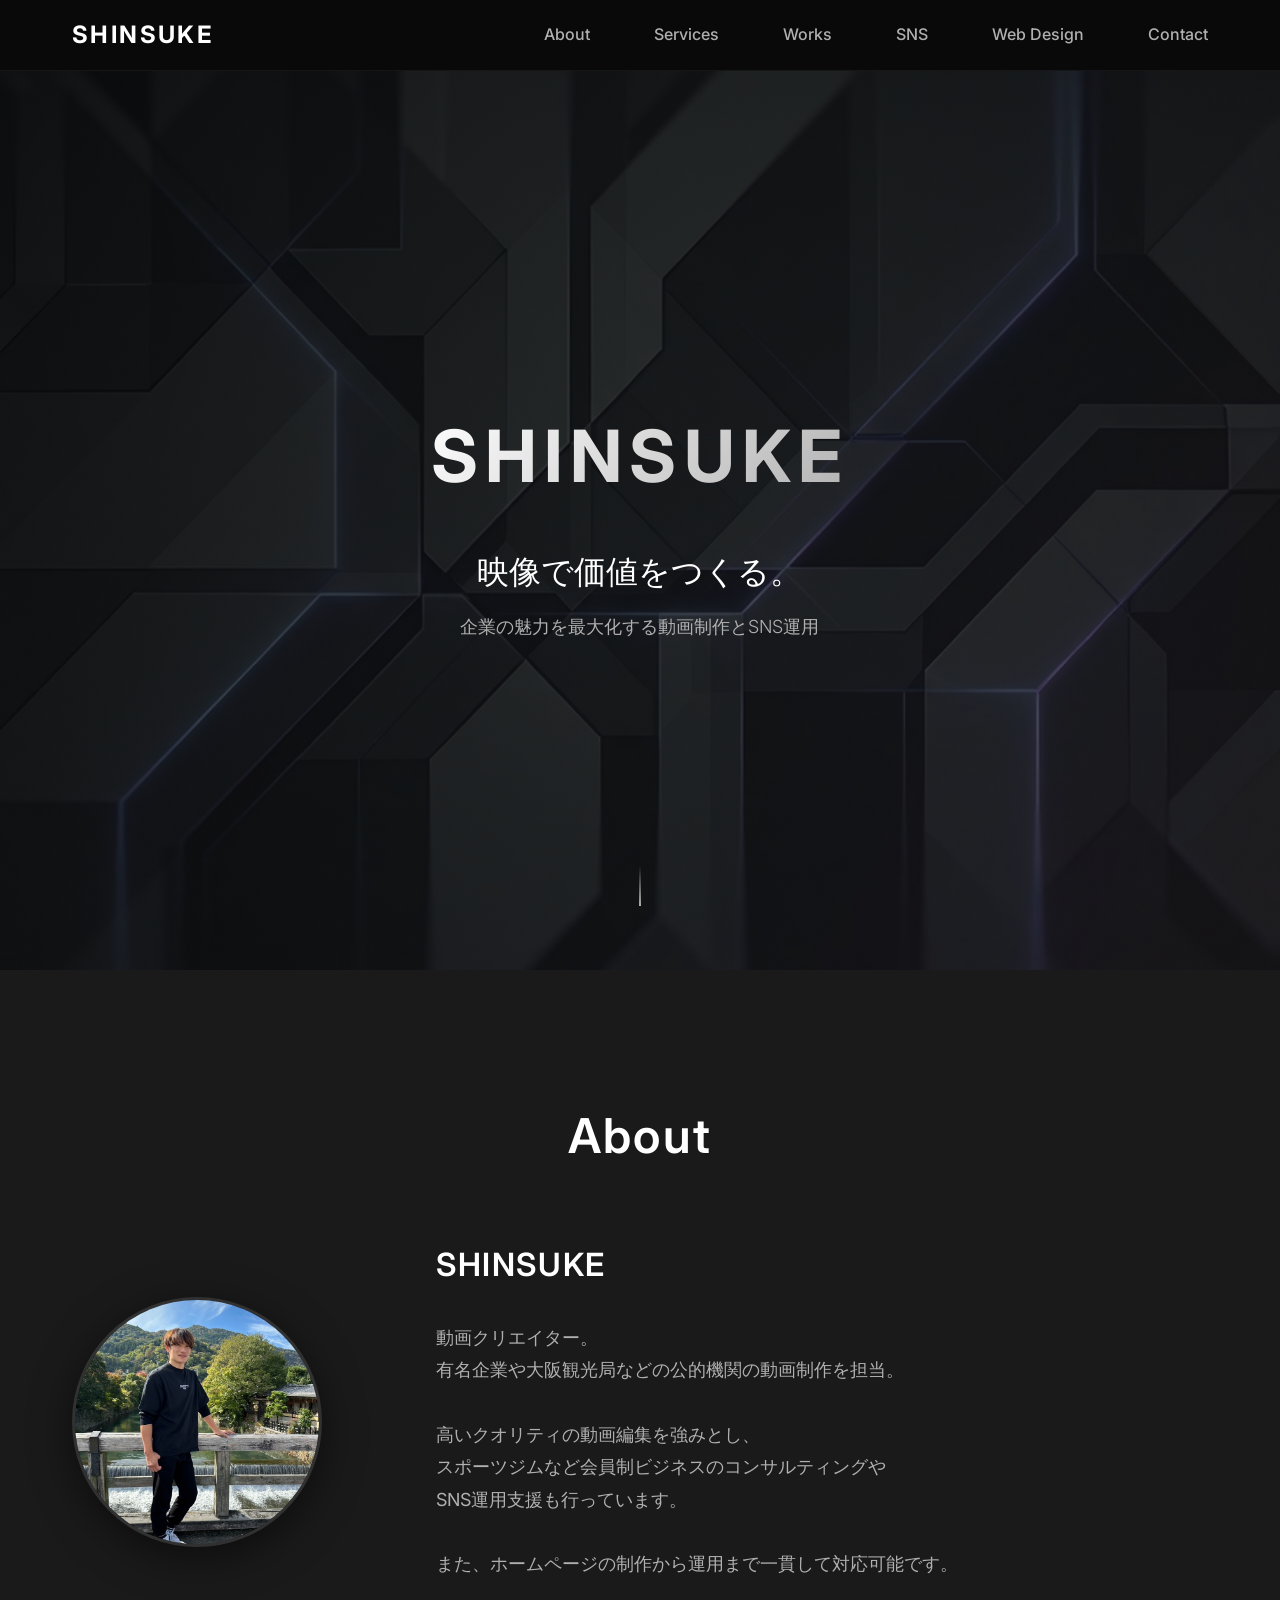
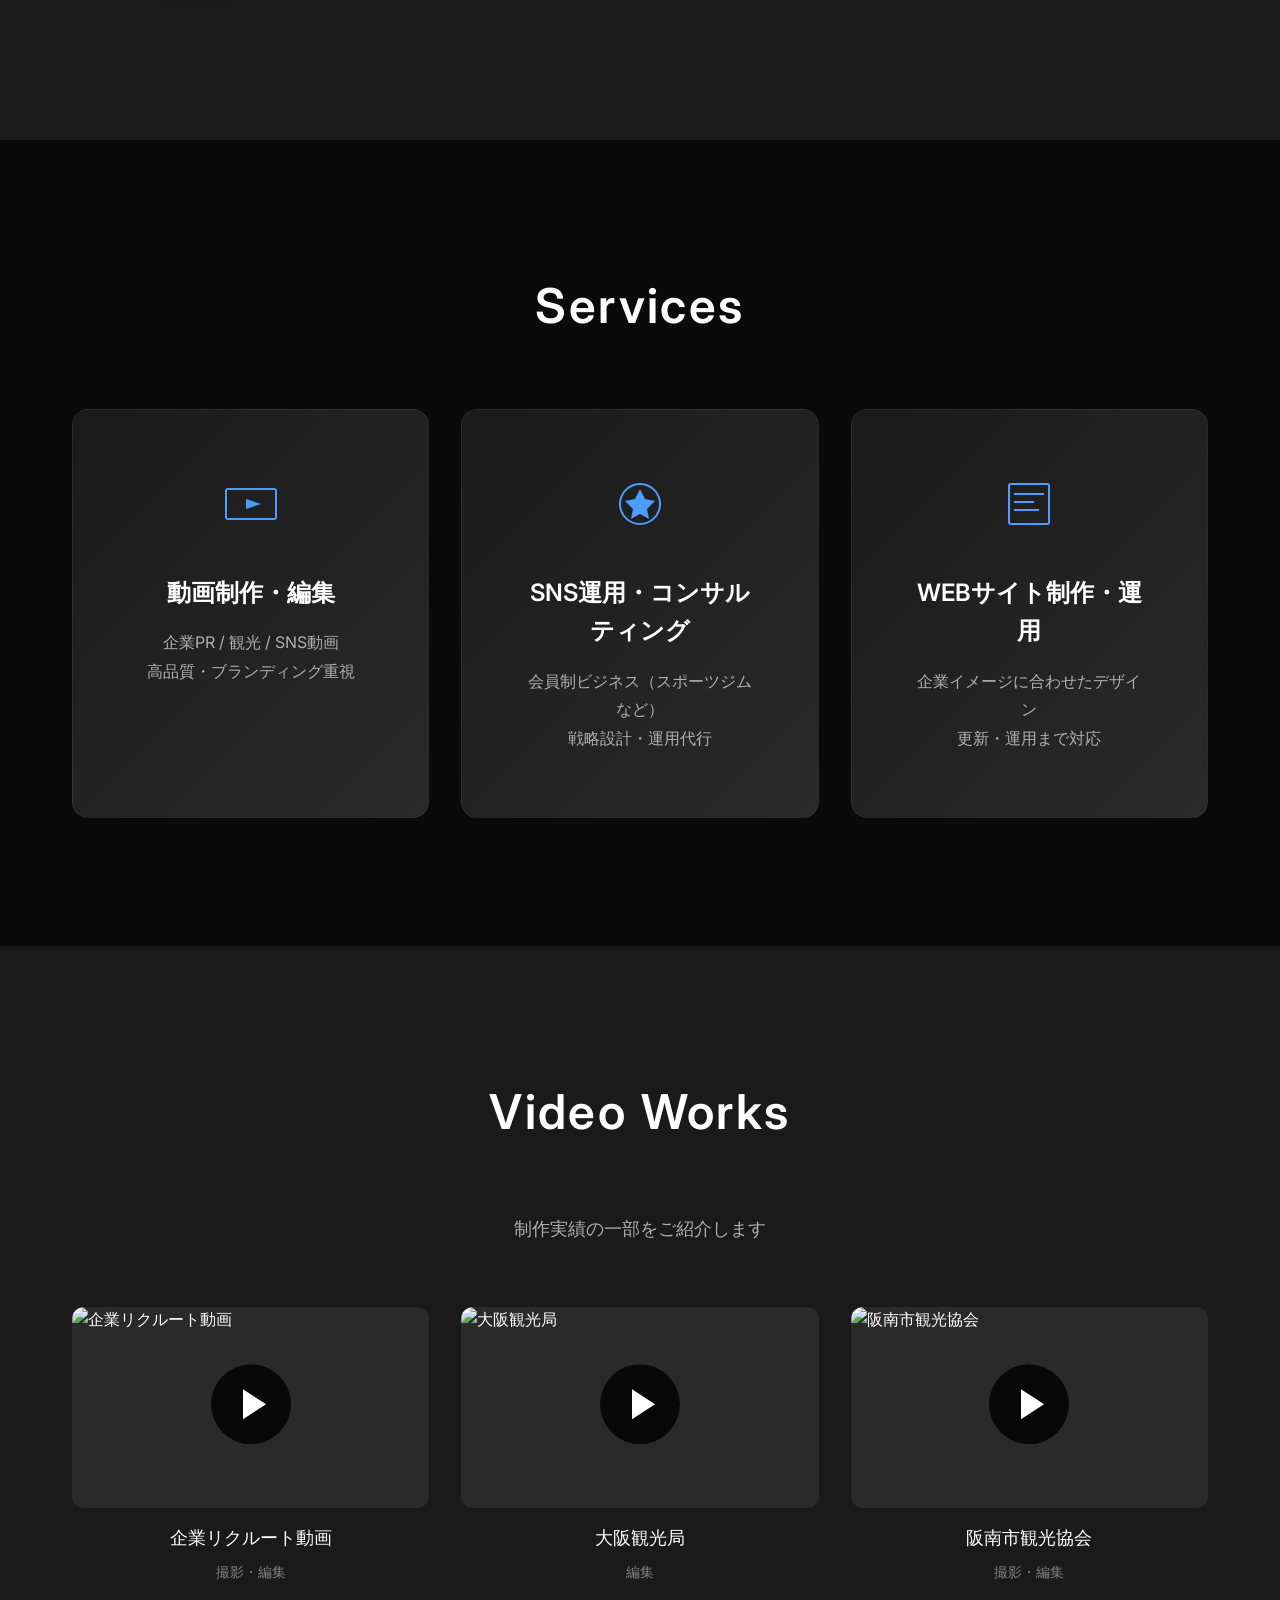
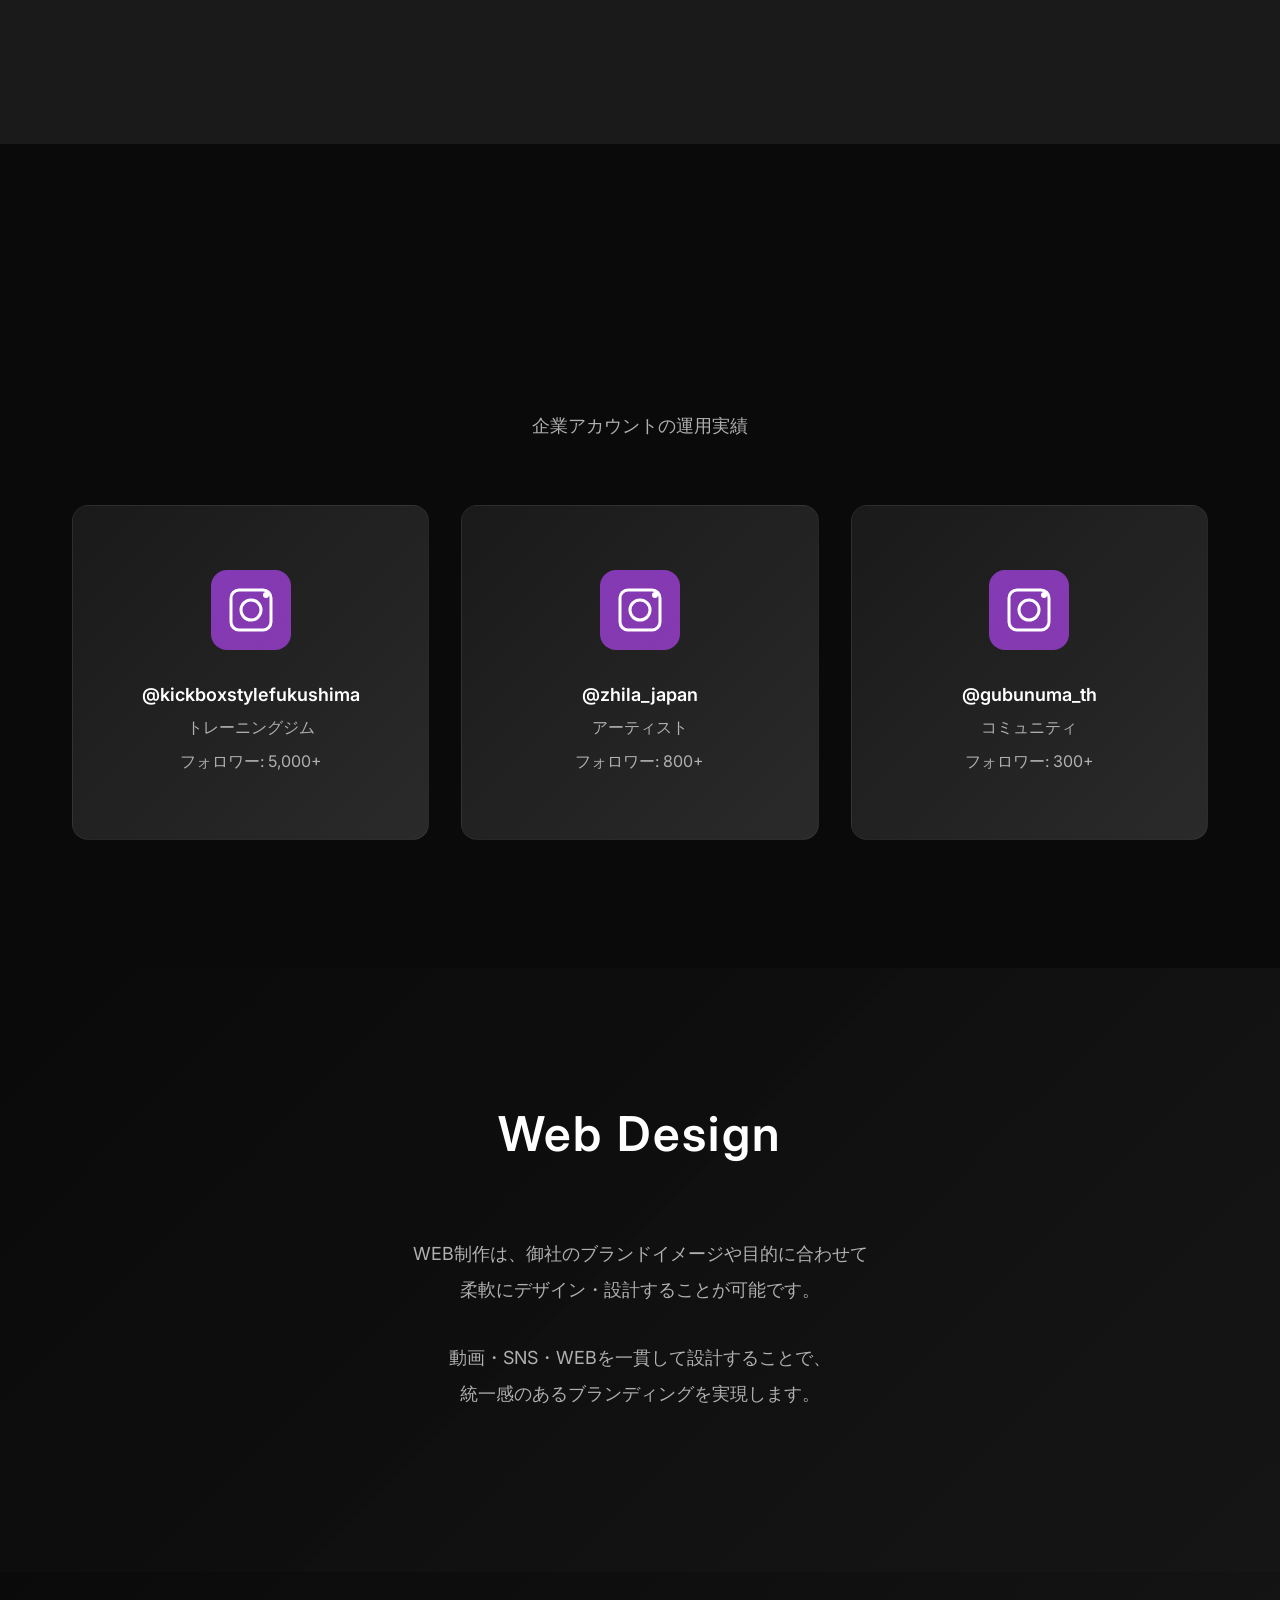
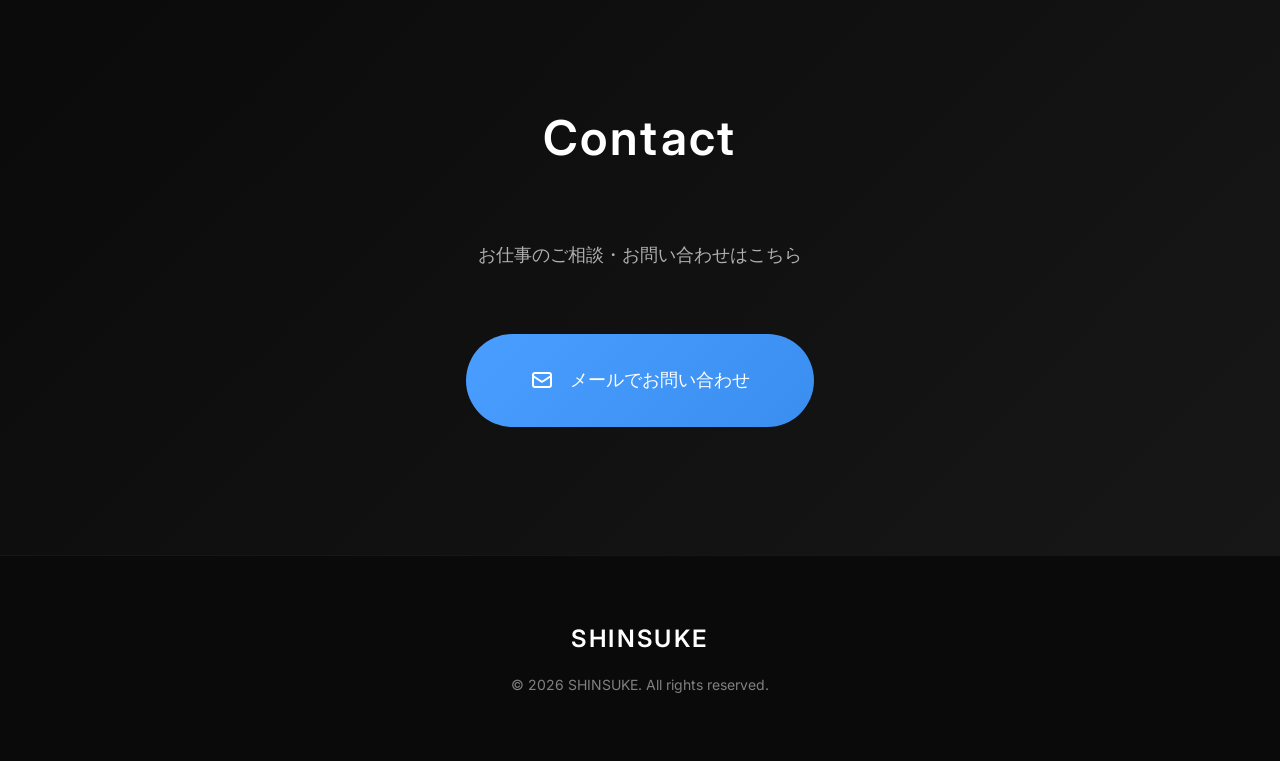
==== index.html @ d41b7cce "Initial commit: Complete SHINSUKE Portfolio website" ====
<!DOCTYPE html>
<html lang="ja">

<head>
    <meta charset="UTF-8">
    <meta name="viewport" content="width=device-width, initial-scale=1.0">
    <meta name="description" content="動画制作・SNS運用・WEB制作を行うSHINSUKEのポートフォリオサイト。企業PR動画、観光動画、SNS運用代行、ホームページ制作まで幅広く対応。">
    <title>SHINSUKE - 動画クリエイター / SNS運用 / WEB制作</title>
    <link rel="preconnect" href="https://fonts.googleapis.com">
    <link rel="preconnect" href="https://fonts.gstatic.com" crossorigin>
    <link href="https://fonts.googleapis.com/css2?family=Inter:wght@300;400;500;600;700&display=swap" rel="stylesheet">
    <link rel="stylesheet" href="style.css">
</head>

<body>
    <!-- ハンバーガーメニュー -->
    <nav class="navbar">
        <div class="nav-container">
            <a href="#hero" class="nav-logo">SHINSUKE</a>
            <button class="hamburger" id="hamburger" aria-label="メニュー">
                <span></span>
                <span></span>
                <span></span>
            </button>
            <ul class="nav-menu" id="navMenu">
                <li><a href="#about" class="nav-link">About</a></li>
                <li><a href="#services" class="nav-link">Services</a></li>
                <li><a href="#works" class="nav-link">Works</a></li>
                <li><a href="#sns" class="nav-link">SNS</a></li>
                <li><a href="#web-design" class="nav-link">Web Design</a></li>
                <li><a href="#contact" class="nav-link">Contact</a></li>
            </ul>
        </div>
    </nav>
    <!-- Hero Section -->
    <section id="hero" class="hero">
        <div class="hero-overlay"></div>
        <div class="hero-content">
            <h1 class="hero-title fade-in">SHINSUKE</h1>
            <p class="hero-subtitle fade-in">映像で価値をつくる。</p>
            <p class="hero-description fade-in">企業の魅力を最大化する動画制作とSNS運用</p>
        </div>
        <div class="scroll-indicator">
            <span></span>
        </div>
    </section>

    <!-- About Section -->
    <section id="about" class="about section">
        <div class="container">
            <h2 class="section-title">About</h2>
            <div class="about-content">
                <div class="about-image">
                    <img src="profile.jpg" alt="SHINSUKE プロフィール写真" class="profile-photo">
                </div>
                <div class="about-text">
                    <h3 class="about-name">SHINSUKE</h3>
                    <p class="about-description">
                        動画クリエイター。<br>
                        有名企業や大阪観光局などの公的機関の動画制作を担当。
                    </p>
                    <p class="about-description">
                        高いクオリティの動画編集を強みとし、<br>
                        スポーツジムなど会員制ビジネスのコンサルティングや<br>
                        SNS運用支援も行っています。
                    </p>
                    <p class="about-description">
                        また、ホームページの制作から運用まで一貫して対応可能です。
                    </p>
                </div>
            </div>
        </div>
    </section>

    <!-- Services Section -->
    <section id="services" class="services section">
        <div class="container">
            <h2 class="section-title">Services</h2>
            <div class="services-grid">
                <div class="service-card">
                    <div class="service-icon">
                        <svg width="60" height="60" viewBox="0 0 60 60" fill="none" xmlns="http://www.w3.org/2000/svg">
                            <rect x="5" y="15" width="50" height="30" rx="2" stroke="currentColor" stroke-width="2" />
                            <path d="M25 25 L40 30 L25 35 Z" fill="currentColor" />
                        </svg>
                    </div>
                    <h3 class="service-title">動画制作・編集</h3>
                    <p class="service-description">
                        企業PR / 観光 / SNS動画<br>
                        高品質・ブランディング重視
                    </p>
                </div>
                <div class="service-card">
                    <div class="service-icon">
                        <svg width="60" height="60" viewBox="0 0 60 60" fill="none" xmlns="http://www.w3.org/2000/svg">
                            <circle cx="30" cy="30" r="20" stroke="currentColor" stroke-width="2" />
                            <path d="M30 15 L35 25 L45 27 L37 35 L39 45 L30 40 L21 45 L23 35 L15 27 L25 25 Z"
                                fill="currentColor" />
                        </svg>
                    </div>
                    <h3 class="service-title">SNS運用・コンサルティング</h3>
                    <p class="service-description">
                        会員制ビジネス（スポーツジムなど）<br>
                        戦略設計・運用代行
                    </p>
                </div>
                <div class="service-card">
                    <div class="service-icon">
                        <svg width="60" height="60" viewBox="0 0 60 60" fill="none" xmlns="http://www.w3.org/2000/svg">
                            <rect x="10" y="10" width="40" height="40" rx="2" stroke="currentColor" stroke-width="2" />
                            <line x1="15" y1="20" x2="45" y2="20" stroke="currentColor" stroke-width="2" />
                            <line x1="15" y1="28" x2="35" y2="28" stroke="currentColor" stroke-width="2" />
                            <line x1="15" y1="36" x2="40" y2="36" stroke="currentColor" stroke-width="2" />
                        </svg>
                    </div>
                    <h3 class="service-title">WEBサイト制作・運用</h3>
                    <p class="service-description">
                        企業イメージに合わせたデザイン<br>
                        更新・運用まで対応
                    </p>
                </div>
            </div>
        </div>
    </section>

    <!-- Works Section -->
    <section id="works" class="works section">
        <div class="container">
            <h2 class="section-title">Video Works</h2>
            <p class="works-intro">制作実績の一部をご紹介します</p>
            <div class="works-grid">
                <!-- 動画1: 企業リクルート動画 -->
                <div class="work-item">
                    <a href="https://youtu.be/eY8YW7xKYhA?si=_p9XFn-WtLWAC-OJ" target="_blank" rel="noopener noreferrer"
                        class="video-link">
                        <div class="video-thumbnail">
                            <img src="https://img.youtube.com/vi/eY8YW7xKYhA/maxresdefault.jpg" alt="企業リクルート動画">
                            <div class="play-button">
                                <svg width="80" height="80" viewBox="0 0 80 80" fill="none"
                                    xmlns="http://www.w3.org/2000/svg">
                                    <circle cx="40" cy="40" r="40" fill="rgba(0, 0, 0, 0.8)" />
                                    <path d="M32 25L55 40L32 55V25Z" fill="white" />
                                </svg>
                            </div>
                        </div>
                    </a>
                    <p class="work-caption">企業リクルート動画</p>
                    <p class="work-role">撮影・編集</p>
                </div>
                <!-- 動画2: 大阪観光局 -->
                <div class="work-item">
                    <a href="https://youtu.be/sGYLvrhb46Y?si=UPn7YnHS9OMEoihG" target="_blank" rel="noopener noreferrer"
                        class="video-link">
                        <div class="video-thumbnail">
                            <img src="https://img.youtube.com/vi/sGYLvrhb46Y/maxresdefault.jpg" alt="大阪観光局">
                            <div class="play-button">
                                <svg width="80" height="80" viewBox="0 0 80 80" fill="none"
                                    xmlns="http://www.w3.org/2000/svg">
                                    <circle cx="40" cy="40" r="40" fill="rgba(0, 0, 0, 0.8)" />
                                    <path d="M32 25L55 40L32 55V25Z" fill="white" />
                                </svg>
                            </div>
                        </div>
                    </a>
                    <p class="work-caption">大阪観光局</p>
                    <p class="work-role">編集</p>
                </div>
                <!-- 動画3: 阪南市観光協会 -->
                <div class="work-item">
                    <a href="https://youtu.be/guBD0WkrxZQ?si=x8b_yUY_8nKHCEKk" target="_blank" rel="noopener noreferrer"
                        class="video-link">
                        <div class="video-thumbnail">
                            <img src="https://img.youtube.com/vi/guBD0WkrxZQ/maxresdefault.jpg" alt="阪南市観光協会">
                            <div class="play-button">
                                <svg width="80" height="80" viewBox="0 0 80 80" fill="none"
                                    xmlns="http://www.w3.org/2000/svg">
                                    <circle cx="40" cy="40" r="40" fill="rgba(0, 0, 0, 0.8)" />
                                    <path d="M32 25L55 40L32 55V25Z" fill="white" />
                                </svg>
                            </div>
                        </div>
                    </a>
                    <p class="work-caption">阪南市観光協会</p>
                    <p class="work-role">撮影・編集</p>
                </div>
            </div>
        </div>
    </section>

    <!-- SNS Management Section -->
    <section id="sns" class="sns section">
        <div class="container">
            <h2 class="section-title">SNS Management</h2>
            <p class="sns-intro">企業アカウントの運用実績</p>
            <div class="sns-grid">
                <!-- SNSアカウント1 -->
                <div class="sns-card" data-instagram="kickboxstylefukushima">
                    <div class="sns-icon">
                        <svg width="80" height="80" viewBox="0 0 80 80" fill="none" xmlns="http://www.w3.org/2000/svg">
                            <rect width="80" height="80" rx="16" fill="url(#gradient2)" />
                            <rect x="20" y="20" width="40" height="40" rx="8" stroke="white" stroke-width="3" />
                            <circle cx="40" cy="40" r="10" stroke="white" stroke-width="3" />
                            <circle cx="55" cy="25" r="3" fill="white" />
                            <defs>
                                <linearGradient id="gradient2" x1="0" y1="0" x2="80" y2="80">
                                    <stop offset="0%" stop-color="#833AB4" />
                                    <stop offset="50%" stop-color="#FD1D1D" />
                                    <stop offset="100%" stop-color="#FCB045" />
                                </linearGradient>
                            </defs>
                        </svg>
                    </div>
                    <h3 class="sns-account">@kickboxstylefukushima</h3>
                    <p class="sns-category">トレーニングジム</p>
                    <p class="sns-followers">フォロワー: 5,000+</p>
                </div>
                <!-- SNSアカウント2 -->
                <div class="sns-card" data-instagram="zhila_japan">
                    <div class="sns-icon">
                        <svg width="80" height="80" viewBox="0 0 80 80" fill="none" xmlns="http://www.w3.org/2000/svg">
                            <rect width="80" height="80" rx="16" fill="url(#gradient3)" />
                            <rect x="20" y="20" width="40" height="40" rx="8" stroke="white" stroke-width="3" />
                            <circle cx="40" cy="40" r="10" stroke="white" stroke-width="3" />
                            <circle cx="55" cy="25" r="3" fill="white" />
                            <defs>
                                <linearGradient id="gradient3" x1="0" y1="0" x2="80" y2="80">
                                    <stop offset="0%" stop-color="#833AB4" />
                                    <stop offset="50%" stop-color="#FD1D1D" />
                                    <stop offset="100%" stop-color="#FCB045" />
                                </linearGradient>
                            </defs>
                        </svg>
                    </div>
                    <h3 class="sns-account">@zhila_japan</h3>
                    <p class="sns-category">アーティスト</p>
                    <p class="sns-followers">フォロワー: 800+</p>
                </div>
                <!-- SNSアカウント3 -->
                <div class="sns-card" data-instagram="gubunuma_th">
                    <div class="sns-icon">
                        <svg width="80" height="80" viewBox="0 0 80 80" fill="none" xmlns="http://www.w3.org/2000/svg">
                            <rect width="80" height="80" rx="16" fill="url(#gradient4)" />
                            <rect x="20" y="20" width="40" height="40" rx="8" stroke="white" stroke-width="3" />
                            <circle cx="40" cy="40" r="10" stroke="white" stroke-width="3" />
                            <circle cx="55" cy="25" r="3" fill="white" />
                            <defs>
                                <linearGradient id="gradient4" x1="0" y1="0" x2="80" y2="80">
                                    <stop offset="0%" stop-color="#833AB4" />
                                    <stop offset="50%" stop-color="#FD1D1D" />
                                    <stop offset="100%" stop-color="#FCB045" />
                                </linearGradient>
                            </defs>
                        </svg>
                    </div>
                    <h3 class="sns-account">@gubunuma_th</h3>
                    <p class="sns-category">コミュニティ</p>
                    <p class="sns-followers">フォロワー: 300+</p>
                </div>
            </div>
        </div>
    </section>

    <!-- Instagram Profile Modal -->
    <div id="instagramModal" class="modal">
        <div class="modal-content">
            <span class="modal-close">&times;</span>
            <div class="modal-body">
                <iframe id="instagramFrame" src="" frameborder="0" allowtransparency="true"
                    allowfullscreen="true"></iframe>
            </div>
        </div>
    </div>

    <!-- Web Design Section -->
    <section id="web-design" class="web-design section">
        <div class="web-design-overlay"></div>
        <div class="container">
            <h2 class="section-title">Web Design</h2>
            <div class="web-design-content">
                <p class="web-design-text">
                    WEB制作は、御社のブランドイメージや目的に合わせて<br>
                    柔軟にデザイン・設計することが可能です。
                </p>
                <p class="web-design-text">
                    動画・SNS・WEBを一貫して設計することで、<br>
                    統一感のあるブランディングを実現します。
                </p>
            </div>
        </div>
    </section>

    <!-- Contact Section -->
    <section id="contact" class="contact section">
        <div class="contact-overlay"></div>
        <div class="container">
            <h2 class="section-title">Contact</h2>
            <p class="contact-intro">お仕事のご相談・お問い合わせはこちら</p>
            <div class="contact-methods">
                <a href="mailto:muaythaishinsuke@gmail.com" class="contact-button">
                    <svg width="24" height="24" viewBox="0 0 24 24" fill="none" xmlns="http://www.w3.org/2000/svg">
                        <path
                            d="M3 8L10.89 13.26C11.5 13.67 12.5 13.67 13.11 13.26L21 8M5 19H19C20.1 19 21 18.1 21 17V7C21 5.9 20.1 5 19 5H5C3.9 5 3 5.9 3 7V17C3 18.1 3.9 19 5 19Z"
                            stroke="currentColor" stroke-width="2" stroke-linecap="round" stroke-linejoin="round" />
                    </svg>
                    <span>メールでお問い合わせ</span>
                </a>
            </div>
        </div>
    </section>

    <!-- Footer -->
    <footer class="footer">
        <div class="container">
            <p class="footer-name">SHINSUKE</p>
            <p class="footer-copyright">&copy; 2026 SHINSUKE. All rights reserved.</p>
        </div>
    </footer>

    <script src="script.js"></script>
</body>

</html>
---- style.css ----
:root {
    /* カラーパレット */
    --color-bg-primary: #0a0a0a;
    --color-bg-secondary: #1a1a1a;
    --color-bg-tertiary: #2a2a2a;
    --color-text-primary: #ffffff;
    --color-text-secondary: #b0b0b0;
    --color-text-tertiary: #808080;
    --color-accent: #4a9eff;
    --color-accent-hover: #6bb0ff;

    /* スペーシング */
    --spacing-xs: 0.5rem;
    --spacing-sm: 1rem;
    --spacing-md: 2rem;
    --spacing-lg: 4rem;
    --spacing-xl: 6rem;
    --spacing-xxl: 8rem;

    /* タイポグラフィ */
    --font-family: 'Inter', -apple-system, BlinkMacSystemFont, 'Segoe UI', sans-serif;
    --font-size-xs: 0.875rem;
    --font-size-sm: 1rem;
    --font-size-md: 1.125rem;
    --font-size-lg: 1.5rem;
    --font-size-xl: 2rem;
    --font-size-xxl: 3rem;
    --font-size-hero: 4.5rem;

    /* トランジション */
    --transition-fast: 0.2s ease;
    --transition-normal: 0.3s ease;
    --transition-slow: 0.5s ease;
}

* {
    margin: 0;
    padding: 0;
    box-sizing: border-box;
}

html {
    scroll-behavior: smooth;
}

body {
    font-family: var(--font-family);
    background-color: var(--color-bg-primary);
    color: var(--color-text-primary);
    line-height: 1.6;
    overflow-x: hidden;
    padding-top: 70px;
    /* ナビゲーションバーの高さ分 */
}

.container {
    max-width: 1200px;
    margin: 0 auto;
    padding: 0 var(--spacing-md);
}

.section {
    padding: var(--spacing-xxl) 0;
    position: relative;
}

.section-title {
    font-size: var(--font-size-xxl);
    font-weight: 600;
    text-align: center;
    margin-bottom: var(--spacing-lg);
    letter-spacing: 0.05em;
    opacity: 0;
    transform: translateY(30px);
    transition: opacity var(--transition-slow), transform var(--transition-slow);
}

.section-title.visible {
    opacity: 1;
    transform: translateY(0);
}

/* ナビゲーションバー */
.navbar {
    position: fixed;
    top: 0;
    left: 0;
    width: 100%;
    background: rgba(10, 10, 10, 0.95);
    backdrop-filter: blur(10px);
    z-index: 1000;
    border-bottom: 1px solid rgba(255, 255, 255, 0.05);
}

.nav-container {
    max-width: 1200px;
    margin: 0 auto;
    padding: 0 var(--spacing-md);
    display: flex;
    justify-content: space-between;
    align-items: center;
    height: 70px;
}

.nav-logo {
    font-size: var(--font-size-lg);
    font-weight: 700;
    letter-spacing: 0.1em;
    color: var(--color-text-primary);
    text-decoration: none;
    transition: color var(--transition-fast);
}

.nav-logo:hover {
    color: var(--color-accent);
}

.nav-menu {
    display: flex;
    list-style: none;
    gap: var(--spacing-lg);
    margin: 0;
    padding: 0;
}

.nav-link {
    color: var(--color-text-secondary);
    text-decoration: none;
    font-size: var(--font-size-sm);
    font-weight: 500;
    transition: color var(--transition-fast);
    position: relative;
}

.nav-link:hover {
    color: var(--color-text-primary);
}

.nav-link::after {
    content: '';
    position: absolute;
    bottom: -5px;
    left: 0;
    width: 0;
    height: 2px;
    background: var(--color-accent);
    transition: width var(--transition-normal);
}

.nav-link:hover::after {
    width: 100%;
}

/* ハンバーガーメニュー */
.hamburger {
    display: none;
    flex-direction: column;
    gap: 5px;
    background: none;
    border: none;
    cursor: pointer;
    padding: 5px;
}

.hamburger span {
    width: 25px;
    height: 2px;
    background: var(--color-text-primary);
    transition: all var(--transition-normal);
}

.hamburger.active span:nth-child(1) {
    transform: rotate(45deg) translate(7px, 7px);
}

.hamburger.active span:nth-child(2) {
    opacity: 0;
}

.hamburger.active span:nth-child(3) {
    transform: rotate(-45deg) translate(7px, -7px);
}

/* Hero Section */
.hero {
    height: 100vh;
    display: flex;
    align-items: center;
    justify-content: center;
    position: relative;
    background-image: url('hero-bg.png');
    background-size: cover;
    background-position: center;
    background-attachment: fixed;
}

.hero-overlay {
    position: absolute;
    top: 0;
    left: 0;
    width: 100%;
    height: 100%;
    background: linear-gradient(135deg, rgba(10, 10, 10, 0.8) 0%, rgba(26, 26, 26, 0.6) 100%);
}

.hero-content {
    position: relative;
    z-index: 2;
    text-align: center;
}

.hero-title {
    font-size: var(--font-size-hero);
    font-weight: 700;
    letter-spacing: 0.1em;
    margin-bottom: var(--spacing-md);
    background: linear-gradient(135deg, #ffffff 0%, #b0b0b0 100%);
    -webkit-background-clip: text;
    -webkit-text-fill-color: transparent;
    background-clip: text;
}

.hero-subtitle {
    font-size: var(--font-size-xl);
    font-weight: 300;
    margin-bottom: var(--spacing-sm);
    color: var(--color-text-primary);
}

.hero-description {
    font-size: var(--font-size-md);
    color: var(--color-text-secondary);
    font-weight: 300;
}

.fade-in {
    opacity: 0;
    animation: fadeInUp 1s ease forwards;
}

.fade-in:nth-child(1) {
    animation-delay: 0.2s;
}

.fade-in:nth-child(2) {
    animation-delay: 0.5s;
}

.fade-in:nth-child(3) {
    animation-delay: 0.8s;
}

@keyframes fadeInUp {
    to {
        opacity: 1;
        transform: translateY(0);
    }

    from {
        opacity: 0;
        transform: translateY(20px);
    }
}

.scroll-indicator {
    position: absolute;
    bottom: var(--spacing-lg);
    left: 50%;
    transform: translateX(-50%);
    z-index: 2;
}

.scroll-indicator span {
    display: block;
    width: 2px;
    height: 40px;
    background: linear-gradient(to bottom, transparent, var(--color-text-secondary));
    animation: scrollDown 2s infinite;
}

@keyframes scrollDown {

    0%,
    100% {
        opacity: 0;
        transform: translateY(-10px);
    }

    50% {
        opacity: 1;
        transform: translateY(10px);
    }
}

/* About Section */
.about {
    background-color: var(--color-bg-secondary);
}

.about-content {
    display: flex;
    align-items: center;
    gap: var(--spacing-lg);
    opacity: 0;
    transform: translateY(30px);
    transition: opacity var(--transition-slow), transform var(--transition-slow);
}

.about-content.visible {
    opacity: 1;
    transform: translateY(0);
}

.about-image {
    flex: 0 0 300px;
}

.profile-photo {
    width: 250px;
    height: 250px;
    border-radius: 50%;
    object-fit: cover;
    box-shadow: 0 10px 40px rgba(0, 0, 0, 0.5);
    border: 3px solid rgba(255, 255, 255, 0.1);
}

.about-text {
    flex: 1;
}

.about-name {
    font-size: var(--font-size-xl);
    font-weight: 600;
    margin-bottom: var(--spacing-md);
    letter-spacing: 0.05em;
}

.about-description {
    font-size: var(--font-size-md);
    color: var(--color-text-secondary);
    margin-bottom: var(--spacing-md);
    line-height: 1.8;
}

/* Services Section */
.services-grid {
    display: grid;
    grid-template-columns: repeat(auto-fit, minmax(300px, 1fr));
    gap: var(--spacing-md);
    margin-top: var(--spacing-lg);
}

.service-card {
    background: linear-gradient(135deg, var(--color-bg-secondary) 0%, var(--color-bg-tertiary) 100%);
    padding: var(--spacing-lg);
    border-radius: 16px;
    text-align: center;
    transition: transform var(--transition-normal), box-shadow var(--transition-normal);
    border: 1px solid rgba(255, 255, 255, 0.05);
    opacity: 0;
    transform: translateY(30px);
}

.service-card.visible {
    opacity: 1;
    transform: translateY(0);
}

.service-card:hover {
    transform: translateY(-10px);
    box-shadow: 0 20px 60px rgba(74, 158, 255, 0.2);
}

.service-icon {
    color: var(--color-accent);
    margin-bottom: var(--spacing-md);
}

.service-title {
    font-size: var(--font-size-lg);
    font-weight: 600;
    margin-bottom: var(--spacing-sm);
}

.service-description {
    color: var(--color-text-secondary);
    font-size: var(--font-size-sm);
    line-height: 1.8;
}

/* Works Section */
.works {
    background-color: var(--color-bg-secondary);
}

.works-intro {
    text-align: center;
    color: var(--color-text-secondary);
    margin-bottom: var(--spacing-lg);
    font-size: var(--font-size-md);
}

.works-grid {
    display: grid;
    grid-template-columns: repeat(auto-fit, minmax(350px, 1fr));
    gap: var(--spacing-md);
    margin-bottom: var(--spacing-md);
}

.work-item {
    opacity: 0;
    transform: translateY(30px);
    transition: opacity var(--transition-slow), transform var(--transition-slow);
}

.work-item.visible {
    opacity: 1;
    transform: translateY(0);
}

.video-link {
    display: block;
    text-decoration: none;
    color: inherit;
}

.video-thumbnail {
    position: relative;
    width: 100%;
    padding-bottom: 56.25%;
    /* 16:9 アスペクト比 */
    background-color: var(--color-bg-tertiary);
    border-radius: 12px;
    overflow: hidden;
    cursor: pointer;
}

.video-thumbnail img {
    position: absolute;
    top: 0;
    left: 0;
    width: 100%;
    height: 100%;
    object-fit: cover;
    transition: transform var(--transition-normal), filter var(--transition-normal);
}

.video-thumbnail:hover img {
    transform: scale(1.05);
    filter: brightness(0.8);
}

.play-button {
    position: absolute;
    top: 50%;
    left: 50%;
    transform: translate(-50%, -50%);
    transition: transform var(--transition-normal), opacity var(--transition-normal);
    pointer-events: none;
}

.video-thumbnail:hover .play-button {
    transform: translate(-50%, -50%) scale(1.1);
    opacity: 0.9;
}

/* 旧スタイル(iframe用)は削除 */
.video-container {
    position: relative;
    width: 100%;
    padding-bottom: 56.25%;
    /* 16:9 アスペクト比 */
    background-color: var(--color-bg-tertiary);
    border-radius: 12px;
    overflow: hidden;
}

.video-container iframe {
    position: absolute;
    top: 0;
    left: 0;
    width: 100%;
    height: 100%;
}

.work-caption {
    margin-top: var(--spacing-sm);
    text-align: center;
    color: var(--color-text-primary);
    font-size: var(--font-size-md);
    font-weight: 500;
}

.work-role {
    margin-top: var(--spacing-xs);
    text-align: center;
    color: var(--color-text-tertiary);
    font-size: var(--font-size-xs);
}

.works-link {
    text-align: center;
    color: var(--color-text-tertiary);
    font-size: var(--font-size-sm);
    margin-top: var(--spacing-lg);
}

/* SNS Section */
.sns-intro {
    text-align: center;
    color: var(--color-text-secondary);
    margin-bottom: var(--spacing-lg);
    font-size: var(--font-size-md);
}

.sns-grid {
    display: grid;
    grid-template-columns: repeat(auto-fit, minmax(250px, 1fr));
    gap: var(--spacing-md);
}

.sns-card {
    background: linear-gradient(135deg, var(--color-bg-secondary) 0%, var(--color-bg-tertiary) 100%);
    padding: var(--spacing-lg);
    border-radius: 16px;
    text-align: center;
    transition: transform var(--transition-normal), box-shadow var(--transition-normal);
    border: 1px solid rgba(255, 255, 255, 0.05);
    opacity: 0;
    transform: translateY(30px);
    text-decoration: none;
    color: inherit;
    display: block;
}

.sns-card.visible {
    opacity: 1;
    transform: translateY(0);
}

.sns-card:hover {
    transform: translateY(-10px);
    box-shadow: 0 20px 60px rgba(74, 158, 255, 0.3);
}

.sns-profile-image {
    margin-bottom: var(--spacing-md);
    display: flex;
    justify-content: center;
}

.sns-profile-image img {
    width: 120px;
    height: 120px;
    border-radius: 50%;
    object-fit: cover;
    object-position: top left;
    /* 抽出した画像が左上にあるため調整 */
    border: 3px solid transparent;
    background: linear-gradient(135deg, #833AB4 0%, #FD1D1D 50%, #FCB045 100%);
    padding: 3px;
    transition: transform var(--transition-normal), box-shadow var(--transition-normal);
}

.sns-card:hover .sns-profile-image img {
    transform: scale(1.05);
    box-shadow: 0 10px 30px rgba(131, 58, 180, 0.4);
}

.sns-icon {
    margin-bottom: var(--spacing-md);
    display: flex;
    justify-content: center;
}

.sns-account {
    font-size: var(--font-size-md);
    font-weight: 600;
    margin-bottom: var(--spacing-xs);
    color: var(--color-text-primary);
    word-break: break-word;
    line-height: 1.4;
    text-align: center;
}

.sns-category {
    color: var(--color-text-secondary);
    font-size: var(--font-size-sm);
    margin-bottom: var(--spacing-xs);
}

.sns-followers {
    color: var(--color-text-secondary);
    font-size: var(--font-size-sm);
}

/* Web Design Section */
.web-design {
    background-image: url('web-design-bg.png');
    background-size: cover;
    background-position: center;
    background-attachment: fixed;
    position: relative;
}

.web-design-overlay {
    position: absolute;
    top: 0;
    left: 0;
    width: 100%;
    height: 100%;
    background: linear-gradient(135deg, rgba(10, 10, 10, 0.85) 0%, rgba(26, 26, 26, 0.75) 100%);
}

.web-design-content {
    position: relative;
    z-index: 2;
    text-align: center;
    max-width: 800px;
    margin: 0 auto;
    opacity: 0;
    transform: translateY(30px);
    transition: opacity var(--transition-slow), transform var(--transition-slow);
}

.web-design-content.visible {
    opacity: 1;
    transform: translateY(0);
}

.web-design-text {
    font-size: var(--font-size-md);
    color: var(--color-text-secondary);
    margin-bottom: var(--spacing-md);
    line-height: 2;
}

/* Contact Section */
.contact {
    background-image: url('contact-bg-new.png');
    background-size: cover;
    background-position: center;
    background-attachment: fixed;
    position: relative;
}

.contact-overlay {
    position: absolute;
    top: 0;
    left: 0;
    width: 100%;
    height: 100%;
    background: linear-gradient(135deg, rgba(10, 10, 10, 0.9) 0%, rgba(26, 26, 26, 0.85) 100%);
}

.contact .container {
    position: relative;
    z-index: 2;
}

.contact-intro {
    text-align: center;
    color: var(--color-text-secondary);
    margin-bottom: var(--spacing-lg);
    font-size: var(--font-size-md);
}

.contact-methods {
    display: flex;
    justify-content: center;
    gap: var(--spacing-md);
    flex-wrap: wrap;
}

.contact-button {
    display: inline-flex;
    align-items: center;
    gap: var(--spacing-sm);
    padding: var(--spacing-md) var(--spacing-lg);
    background: linear-gradient(135deg, var(--color-accent) 0%, #3a8eef 100%);
    color: var(--color-text-primary);
    text-decoration: none;
    border-radius: 50px;
    font-size: var(--font-size-md);
    font-weight: 500;
    transition: transform var(--transition-normal), box-shadow var(--transition-normal);
    opacity: 0;
    transform: translateY(30px);
}

.contact-button.visible {
    opacity: 1;
    transform: translateY(0);
}

.contact-button:hover {
    transform: translateY(-5px);
    box-shadow: 0 15px 40px rgba(74, 158, 255, 0.4);
}

/* Footer */
.footer {
    background-color: var(--color-bg-primary);
    padding: var(--spacing-lg) 0;
    text-align: center;
    border-top: 1px solid rgba(255, 255, 255, 0.05);
}

.footer-name {
    font-size: var(--font-size-lg);
    font-weight: 600;
    letter-spacing: 0.1em;
    margin-bottom: var(--spacing-sm);
}

.footer-copyright {
    color: var(--color-text-tertiary);
    font-size: var(--font-size-xs);
}

/* レスポンシブデザイン */
@media (max-width: 768px) {
    body {
        padding-top: 60px;
    }

    .nav-container {
        height: 60px;
    }

    .hamburger {
        display: flex;
    }

    .nav-menu {
        position: fixed;
        top: 60px;
        left: -100%;
        width: 100%;
        height: calc(100vh - 60px);
        background: rgba(10, 10, 10, 0.98);
        backdrop-filter: blur(10px);
        flex-direction: column;
        align-items: center;
        justify-content: center;
        gap: var(--spacing-lg);
        transition: left var(--transition-normal);
    }

    .nav-menu.active {
        left: 0;
    }

    .nav-link {
        font-size: var(--font-size-lg);
    }

    .hero-title {
        font-size: var(--font-size-xxl);
    }

    .hero-subtitle {
        font-size: var(--font-size-lg);
    }

    .hero-description {
        font-size: var(--font-size-sm);
    }

    .about-content {
        flex-direction: column;
        text-align: center;
    }

    .about-image {
        flex: none;
    }

    .profile-photo {
        width: 200px;
        height: 200px;
    }

    .section {
        padding: var(--spacing-lg) 0;
    }

    .section-title {
        font-size: var(--font-size-xl);
    }

    .services-grid,
    .works-grid,
    .sns-grid {
        grid-template-columns: 1fr;
    }

    .contact-methods {
        flex-direction: column;
        align-items: center;
    }

    .contact-button {
        width: 100%;
        max-width: 300px;
        justify-content: center;
    }
}

@media (max-width: 480px) {
    body {
        padding-top: 60px;
    }

    .hero-title {
        font-size: var(--font-size-xl);
    }

    .container {
        padding: 0 var(--spacing-sm);
    }

    .profile-photo {
        width: 180px;
        height: 180px;
    }
}

/* Instagram Modal */
.modal {
    display: none;
    position: fixed;
    z-index: 2000;
    left: 0;
    top: 0;
    width: 100%;
    height: 100%;
    background-color: rgba(0, 0, 0, 0.9);
    animation: fadeIn var(--transition-normal);
}

.modal.active {
    display: flex;
    align-items: center;
    justify-content: center;
}

.modal-content {
    position: relative;
    background-color: var(--color-bg-secondary);
    border-radius: 16px;
    width: 90%;
    max-width: 500px;
    max-height: 90vh;
    overflow: hidden;
    animation: slideUp var(--transition-normal);
}

@keyframes fadeIn {
    from {
        opacity: 0;
    }

    to {
        opacity: 1;
    }
}

@keyframes slideUp {
    from {
        transform: translateY(50px);
        opacity: 0;
    }

    to {
        transform: translateY(0);
        opacity: 1;
    }
}

.modal-close {
    position: absolute;
    top: 15px;
    right: 20px;
    color: var(--color-text-primary);
    font-size: 35px;
    font-weight: 300;
    cursor: pointer;
    z-index: 2001;
    transition: color var(--transition-fast);
}

.modal-close:hover {
    color: var(--color-accent);
}

.modal-body {
    width: 100%;
    height: 600px;
    overflow: hidden;
}

.modal-body iframe {
    width: 100%;
    height: 100%;
    border: none;
}
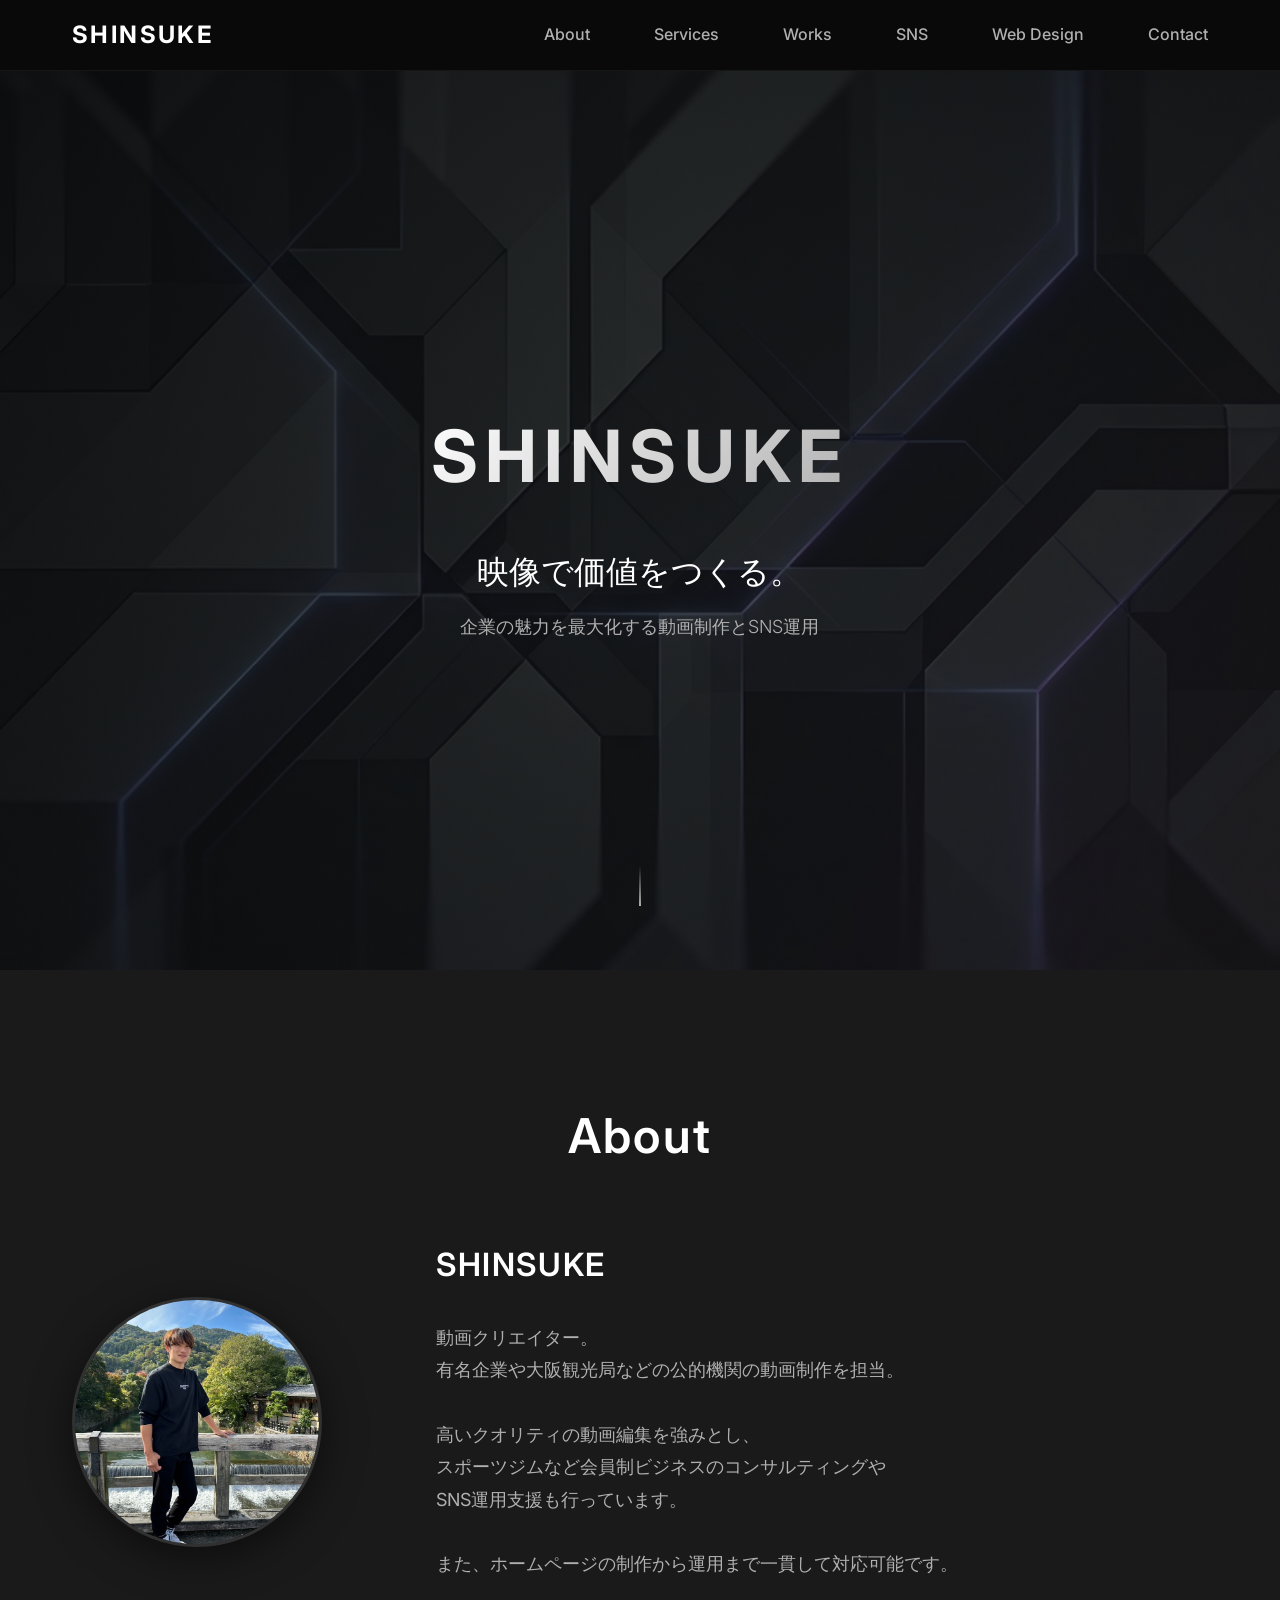
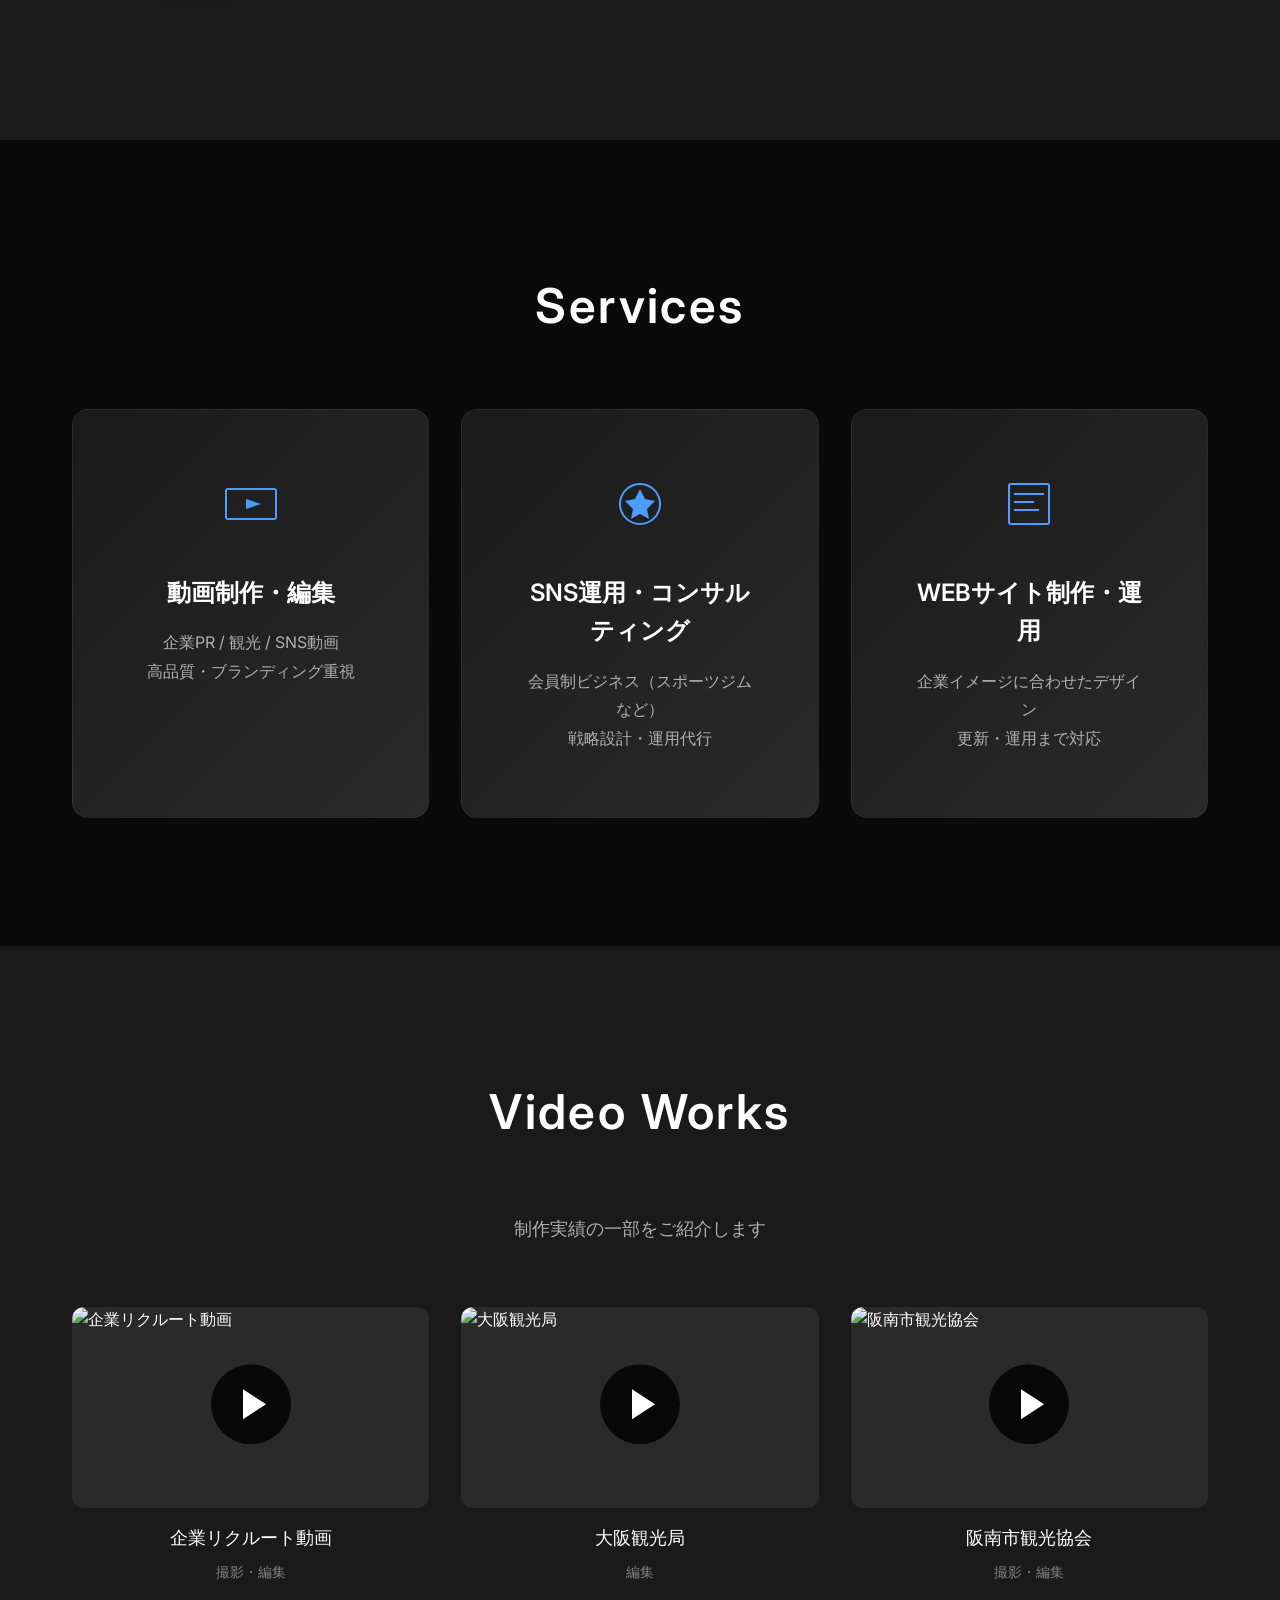
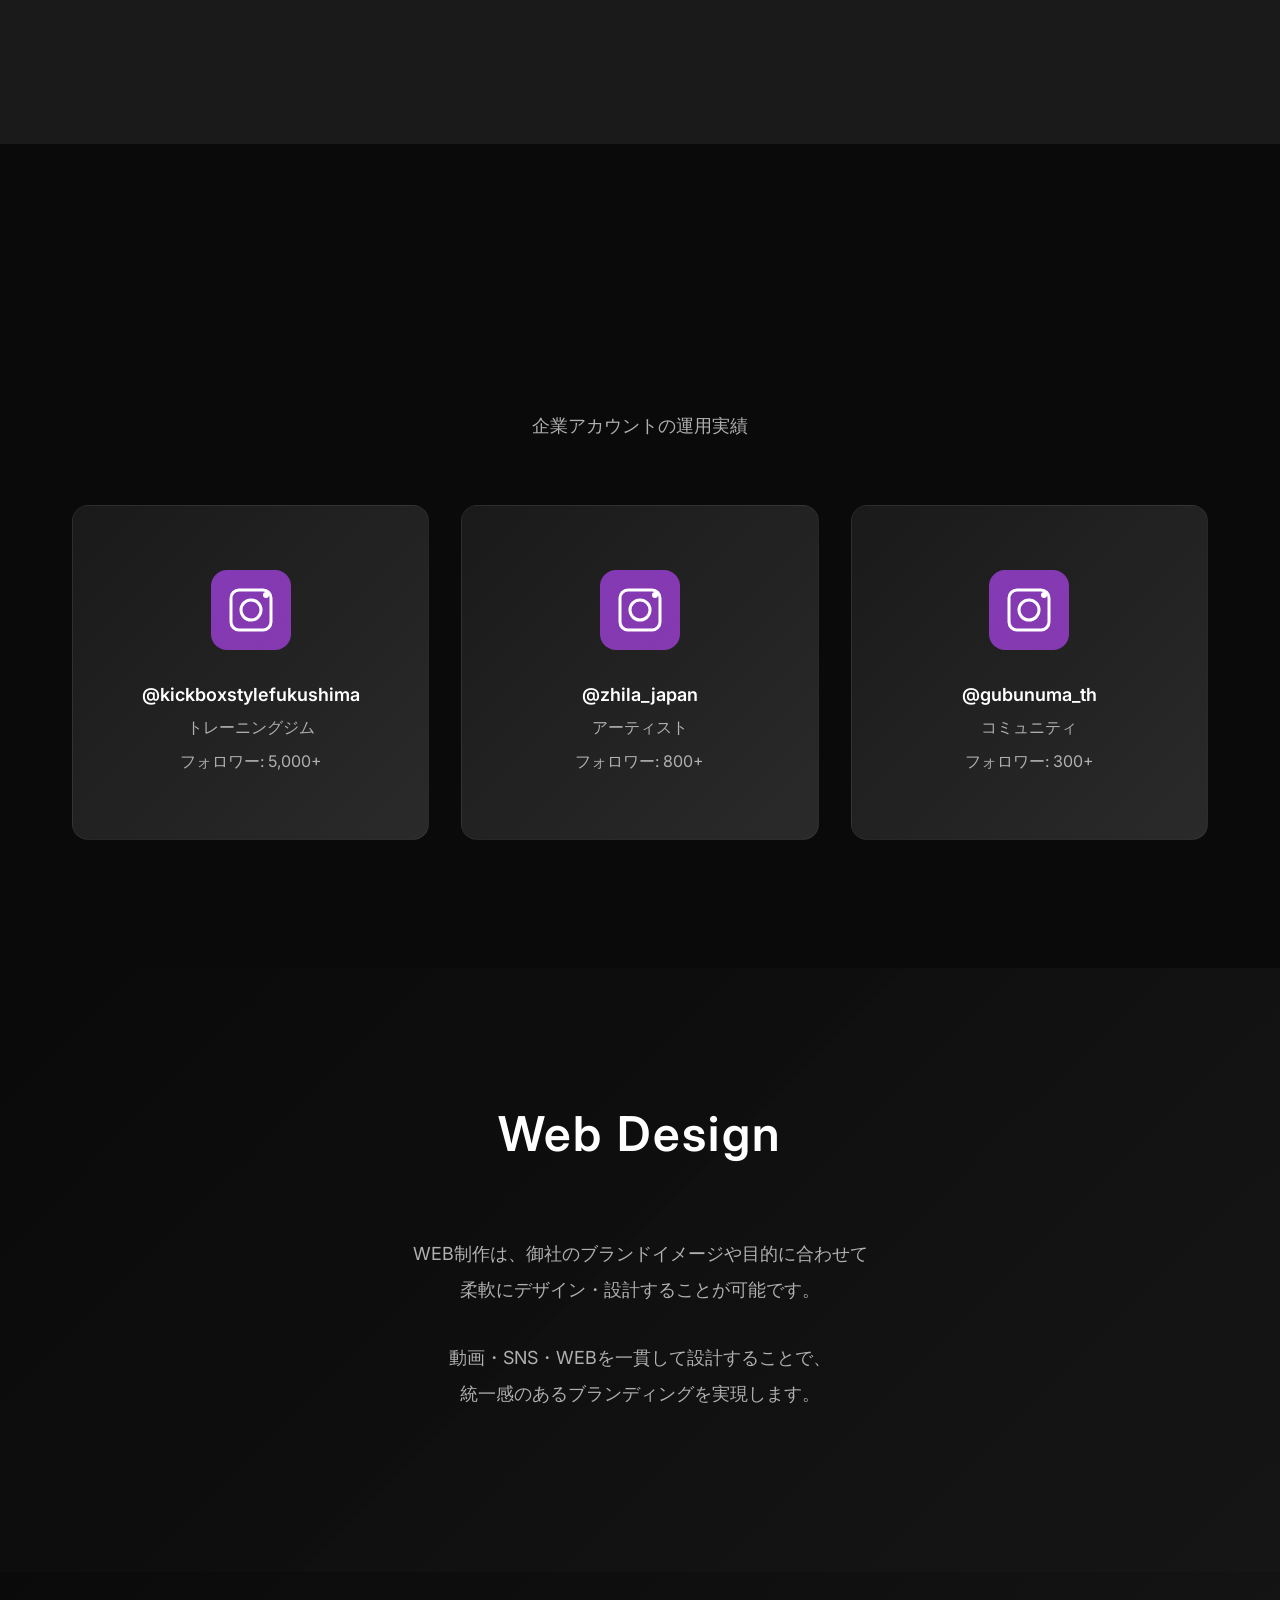
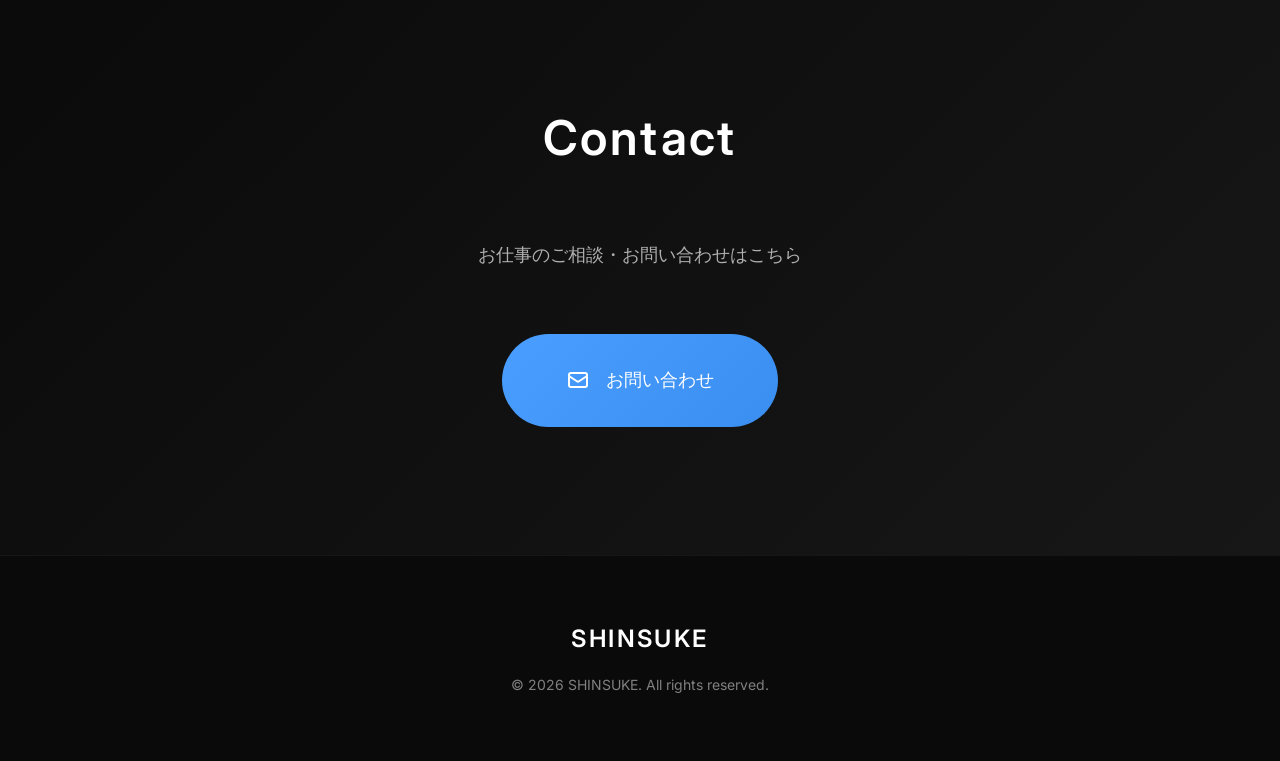
==== commit 8da9ceb6: "Add sns-agency-website and update portfolio" ====
--- a/index.html
+++ b/index.html
@@ -6,6 +6,7 @@
     <meta name="viewport" content="width=device-width, initial-scale=1.0">
     <meta name="description" content="動画制作・SNS運用・WEB制作を行うSHINSUKEのポートフォリオサイト。企業PR動画、観光動画、SNS運用代行、ホームページ制作まで幅広く対応。">
     <title>SHINSUKE - 動画クリエイター / SNS運用 / WEB制作</title>
+    <link rel="icon" href="favicon.png" type="image/png">
     <link rel="preconnect" href="https://fonts.googleapis.com">
     <link rel="preconnect" href="https://fonts.gstatic.com" crossorigin>
     <link href="https://fonts.googleapis.com/css2?family=Inter:wght@300;400;500;600;700&display=swap" rel="stylesheet">
@@ -302,7 +303,7 @@
                             d="M3 8L10.89 13.26C11.5 13.67 12.5 13.67 13.11 13.26L21 8M5 19H19C20.1 19 21 18.1 21 17V7C21 5.9 20.1 5 19 5H5C3.9 5 3 5.9 3 7V17C3 18.1 3.9 19 5 19Z"
                             stroke="currentColor" stroke-width="2" stroke-linecap="round" stroke-linejoin="round" />
                     </svg>
-                    <span>メールでお問い合わせ</span>
+                    <span>お問い合わせ</span>
                 </a>
             </div>
         </div>
--- a/style.css
+++ b/style.css
@@ -824,6 +824,14 @@
         width: 180px;
         height: 180px;
     }
+
+    .contact-button {
+        font-size: var(--font-size-sm);
+        padding: 12px 24px;
+        max-width: 280px;
+        white-space: nowrap;
+        /* 改行を防ぐ */
+    }
 }
 
 /* Instagram Modal */
